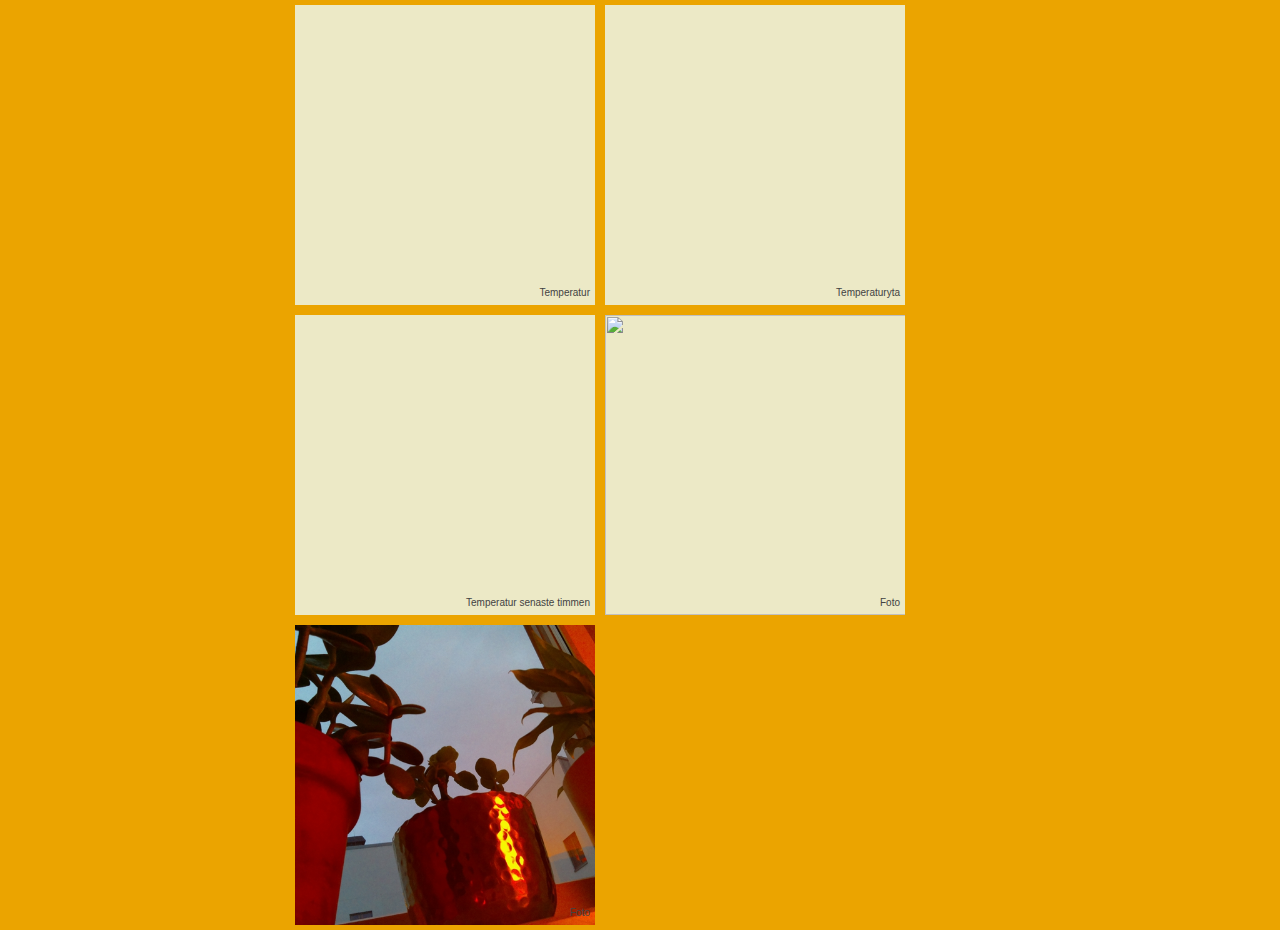
==== public/vaxthuset/index.html @ b779232b "added history photo" ====
<!doctype html>
<html class="no-js" lang="">
    <head>
        <meta charset="utf-8">
        <meta http-equiv="x-ua-compatible" content="ie=edge">
        <title>växthuset    </title>
        <meta name="description" content="">
        <meta name="viewport" content="width=device-width, initial-scale=1">

        <link rel="apple-touch-icon" href="apple-touch-icon.png">
        <!-- Place favicon.ico in the root directory -->

        <link rel="stylesheet" href="css/normalize.css">
        <link rel="stylesheet" href="css/main.css">
        <script src="js/vendor/modernizr-2.8.3.min.js"></script>
        <script type="text/javascript" src="http://www.google.com/jsapi"></script>
        <script type="text/javascript" src="js/graph3d.js"></script>
        <script src="https://ajax.googleapis.com/ajax/libs/jquery/2.1.3/jquery.min.js"></script>

    </head>
    <body>
        <!--[if lt IE 8]>
            <p class="browserupgrade">You are using an <strong>outdated</strong> browser. Please <a href="http://browsehappy.com/">upgrade your browser</a> to improve your experience.</p>
        <![endif]-->
        
        <script src="//ajax.googleapis.com/ajax/libs/jquery/1.11.2/jquery.min.js"></script>
        <script>window.jQuery || document.write('<script src="js/vendor/jquery-1.11.2.min.js"><\/script>')</script>
        <script src="js/plugins.js"></script>
        <script src="js/main.js"></script>

        <!-- Google Analytics: change UA-XXXXX-X to be your site's ID. -->
        <script>
            (function(b,o,i,l,e,r){b.GoogleAnalyticsObject=l;b[l]||(b[l]=
            function(){(b[l].q=b[l].q||[]).push(arguments)});b[l].l=+new Date;
            e=o.createElement(i);r=o.getElementsByTagName(i)[0];
            e.src='https://www.google-analytics.com/analytics.js';
            r.parentNode.insertBefore(e,r)}(window,document,'script','ga'));
            ga('create','UA-XXXXX-X','auto');ga('send','pageview');
        </script>



        <div class="container">
            <div class="box">
                <div class="box-content">
                    <div class="table">
                        <div class="table-cell number" id="current-temperature">
                        </div>
                        <div class="title">
                            Temperatur
                        </div>
                    </div>
                </div>
            </div>
            <div class="box">
                <div class="box-content">
                    <div class="table">
                        <div class="table-cell">
                            <div id="mygraph"></div>
                        </div>
                        <div class="title">
                            Temperaturyta
                        </div>                        
                    </div>
                </div>                
            </div>
            <div class="box">
                <div class="box-content">
                    <div class="table">
                        <div class="table-cell">
                            <div id="24h-graph"></div>
                        </div>                     
                    </div>
                    <div class="title">
                        Temperatur senaste timmen
                    </div>                           
                </div>                
            </div>
            <div class="box">
                <div class="box-content">
                    <div class="table">
                        <div class="table-cell">
                            <div class="foto">
                                <img id="daily-photo" class="foto" src="img/daily-photo0.jpg">
                            </div>
                        </div>
                    </div>
                    <div id="daily-photo-date" class="title">
                        Foto
                    </div>                    
                </div>                
            </div>
            <div class="box">
                <div class="box-content">
                    <div class="table">
                        <div class="table-cell">
                            <div class="foto">
                                <img id="status-foto" class="foto" src="img/foto.jpg">
                            </div>
                        </div>
                    </div>
                    <div class="title">
                        Foto
                    </div>                    
                </div>                
            </div>
        </div>
    </body>
</html>
---- public/vaxthuset/css/main.css ----
/*! HTML5 Boilerplate v5.1.0 | MIT License | https://html5boilerplate.com/ */

/*
 * What follows is the result of much research on cross-browser styling.
 * Credit left inline and big thanks to Nicolas Gallagher, Jonathan Neal,
 * Kroc Camen, and the H5BP dev community and team.
 */

/* ==========================================================================
   Base styles: opinionated defaults
   ========================================================================== */

html {
    color: #222;
    font-size: 1em;
    line-height: 1.4;
}

/*
 * Remove text-shadow in selection highlight:
 * https://twitter.com/miketaylr/status/12228805301
 *
 * These selection rule sets have to be separate.
 * Customize the background color to match your design.
 */

::-moz-selection {
    background: #b3d4fc;
    text-shadow: none;
}

::selection {
    background: #b3d4fc;
    text-shadow: none;
}

/*
 * A better looking default horizontal rule
 */

hr {
    display: block;
    height: 1px;
    border: 0;
    border-top: 1px solid #ccc;
    margin: 1em 0;
    padding: 0;
}

/*
 * Remove the gap between audio, canvas, iframes,
 * images, videos and the bottom of their containers:
 * https://github.com/h5bp/html5-boilerplate/issues/440
 */

audio,
canvas,
iframe,
img,
svg,
video {
    vertical-align: middle;
}

/*
 * Remove default fieldset styles.
 */

fieldset {
    border: 0;
    margin: 0;
    padding: 0;
}

/*
 * Allow only vertical resizing of textareas.
 */

textarea {
    resize: vertical;
}

/* ==========================================================================
   Browser Upgrade Prompt
   ========================================================================== */

.browserupgrade {
    margin: 0.2em 0;
    background: #ccc;
    color: #000;
    padding: 0.2em 0;
}

/* ==========================================================================
   Author's custom styles
   ========================================================================== */

@import url(http://fonts.googleapis.com/css?family=Lato:400,900);  

body {
    font-family: 'Lato',verdana, sans-serif;
    background-color: #EBA400;
}

.number{
    font-weight:900;
    font-size:100px;
    color: #424242;
}

div.container {
    width:75%;
    margin-left: auto;
    margin-right: auto;
    max-width: 700px;
}

div.box {
    width:300px;
    height: 300px;
    margin: 5px;
    position:relative;
    background-color: #ECE9C6;
    float:left;
    text-align:center;
    position:abolute;
    /*margin:1.66%;
    background-color: #1E1E1E;
    */
}
div.box-content {
    height: 100%;
}

div.table{
    display:table;
    height:100%;
    width:100%;
}
div.table-cell{
    display:table-cell;
    vertical-align:middle;
    height:100%;
    width:100%;
}

div.title {
    display: block;
    float: right;  
    position: absolute;
    right: 5px;
    bottom: 5px;
    font-size:10px;
    color: #424242;
}

div.foto {
    width: 300px;
    height: 300px;    
    overflow: hidden;
}

img.foto {
    width: 400px;
    height: 300px;
}


/* ==========================================================================
   Helper classes
   ========================================================================== */

/*
 * Hide visually and from screen readers:
 */

.hidden {
    display: none !important;
}

/*
 * Hide only visually, but have it available for screen readers:
 * http://snook.ca/archives/html_and_css/hiding-content-for-accessibility
 */

.visuallyhidden {
    border: 0;
    clip: rect(0 0 0 0);
    height: 1px;
    margin: -1px;
    overflow: hidden;
    padding: 0;
    position: absolute;
    width: 1px;
}

/*
 * Extends the .visuallyhidden class to allow the element
 * to be focusable when navigated to via the keyboard:
 * https://www.drupal.org/node/897638
 */

.visuallyhidden.focusable:active,
.visuallyhidden.focusable:focus {
    clip: auto;
    height: auto;
    margin: 0;
    overflow: visible;
    position: static;
    width: auto;
}

/*
 * Hide visually and from screen readers, but maintain layout
 */

.invisible {
    visibility: hidden;
}

/*
 * Clearfix: contain floats
 *
 * For modern browsers
 * 1. The space content is one way to avoid an Opera bug when the
 *    `contenteditable` attribute is included anywhere else in the document.
 *    Otherwise it causes space to appear at the top and bottom of elements
 *    that receive the `clearfix` class.
 * 2. The use of `table` rather than `block` is only necessary if using
 *    `:before` to contain the top-margins of child elements.
 */

.clearfix:before,
.clearfix:after {
    content: " "; /* 1 */
    display: table; /* 2 */
}

.clearfix:after {
    clear: both;
}

/* ==========================================================================
   EXAMPLE Media Queries for Responsive Design.
   These examples override the primary ('mobile first') styles.
   Modify as content requires.
   ========================================================================== */

@media only screen and (min-width: 35em) {
    /* Style adjustments for viewports that meet the condition */
}

@media print,
       (-webkit-min-device-pixel-ratio: 1.25),
       (min-resolution: 120dpi) {
    /* Style adjustments for high resolution devices */
}

/* ==========================================================================
   Print styles.
   Inlined to avoid the additional HTTP request:
   http://www.phpied.com/delay-loading-your-print-css/
   ========================================================================== */

@media print {
    *,
    *:before,
    *:after {
        background: transparent !important;
        color: #000 !important; /* Black prints faster:
                                   http://www.sanbeiji.com/archives/953 */
        box-shadow: none !important;
        text-shadow: none !important;
    }

    a,
    a:visited {
        text-decoration: underline;
    }

    a[href]:after {
        content: " (" attr(href) ")";
    }

    abbr[title]:after {
        content: " (" attr(title) ")";
    }

    /*
     * Don't show links that are fragment identifiers,
     * or use the `javascript:` pseudo protocol
     */

    a[href^="#"]:after,
    a[href^="javascript:"]:after {
        content: "";
    }

    pre,
    blockquote {
        border: 1px solid #999;
        page-break-inside: avoid;
    }

    /*
     * Printing Tables:
     * http://css-discuss.incutio.com/wiki/Printing_Tables
     */

    thead {
        display: table-header-group;
    }

    tr,
    img {
        page-break-inside: avoid;
    }

    img {
        max-width: 100% !important;
    }

    p,
    h2,
    h3 {
        orphans: 3;
        widows: 3;
    }

    h2,
    h3 {
        page-break-after: avoid;
    }
}
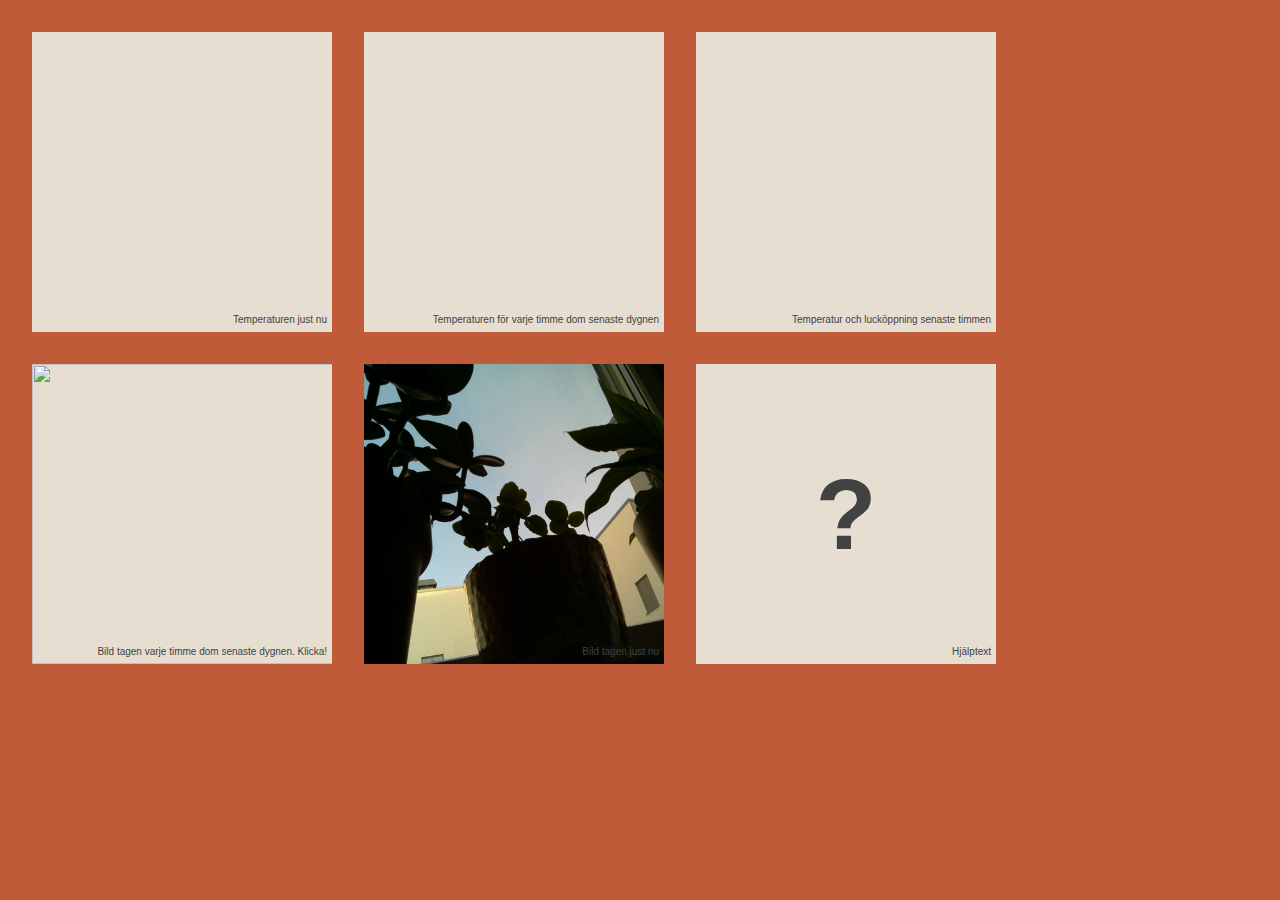
==== commit 9bbd5755: "new color scheme, new outline and helptext" ====
--- a/public/vaxthuset/index.html
+++ b/public/vaxthuset/index.html
@@ -46,9 +46,9 @@
                     <div class="table">
                         <div class="table-cell number" id="current-temperature">
                         </div>
-                        <div class="title">
-                            Temperatur
-                        </div>
+                    </div>
+                    <div class="title">
+                        Temperaturen just nu
                     </div>
                 </div>
             </div>
@@ -57,11 +57,11 @@
                     <div class="table">
                         <div class="table-cell">
                             <div id="mygraph"></div>
-                        </div>
-                        <div class="title">
-                            Temperaturyta
-                        </div>                        
+                        </div>                      
                     </div>
+                    <div class="title">
+                        Temperaturen för varje timme dom senaste dygnen
+                    </div>                      
                 </div>                
             </div>
             <div class="box">
@@ -72,7 +72,7 @@
                         </div>                     
                     </div>
                     <div class="title">
-                        Temperatur senaste timmen
+                        Temperatur och lucköppning senaste timmen 
                     </div>                           
                 </div>                
             </div>
@@ -86,7 +86,7 @@
                         </div>
                     </div>
                     <div id="daily-photo-date" class="title">
-                        Foto
+                        Bild tagen varje timme dom senaste dygnen. Klicka!
                     </div>                    
                 </div>                
             </div>
@@ -100,10 +100,22 @@
                         </div>
                     </div>
                     <div class="title">
-                        Foto
+                        Bild tagen just nu
                     </div>                    
                 </div>                
             </div>
+            <div class="box">
+                <div class="box-content">
+                    <div class="table">
+                        <div id="help" class="table-cell number">
+                        ?
+                        </div>
+                    </div>
+                    <div class="title">
+                        Hjälptext
+                    </div>                    
+                </div>
+            </div>            
         </div>
     </body>
 </html>--- a/public/vaxthuset/css/main.css
+++ b/public/vaxthuset/css/main.css
@@ -99,7 +99,7 @@
 
 body {
     font-family: 'Lato',verdana, sans-serif;
-    background-color: #EBA400;
+    background-color: #C05B39;
 }
 
 .number{
@@ -108,19 +108,24 @@
     color: #424242;
 }
 
+#help {
+    -webkit-user-select: none;       
+    -moz-user-select: none;
+    -ms-user-select: none;
+    -o-user-select: none;
+    user-select: none;
+}
+
 div.container {
-    width:75%;
-    margin-left: auto;
-    margin-right: auto;
-    max-width: 700px;
+    margin: 1em;
 }
 
 div.box {
     width:300px;
     height: 300px;
-    margin: 5px;
+    margin: 1em;
     position:relative;
-    background-color: #ECE9C6;
+    background-color: #E5DED1;
     float:left;
     text-align:center;
     position:abolute;
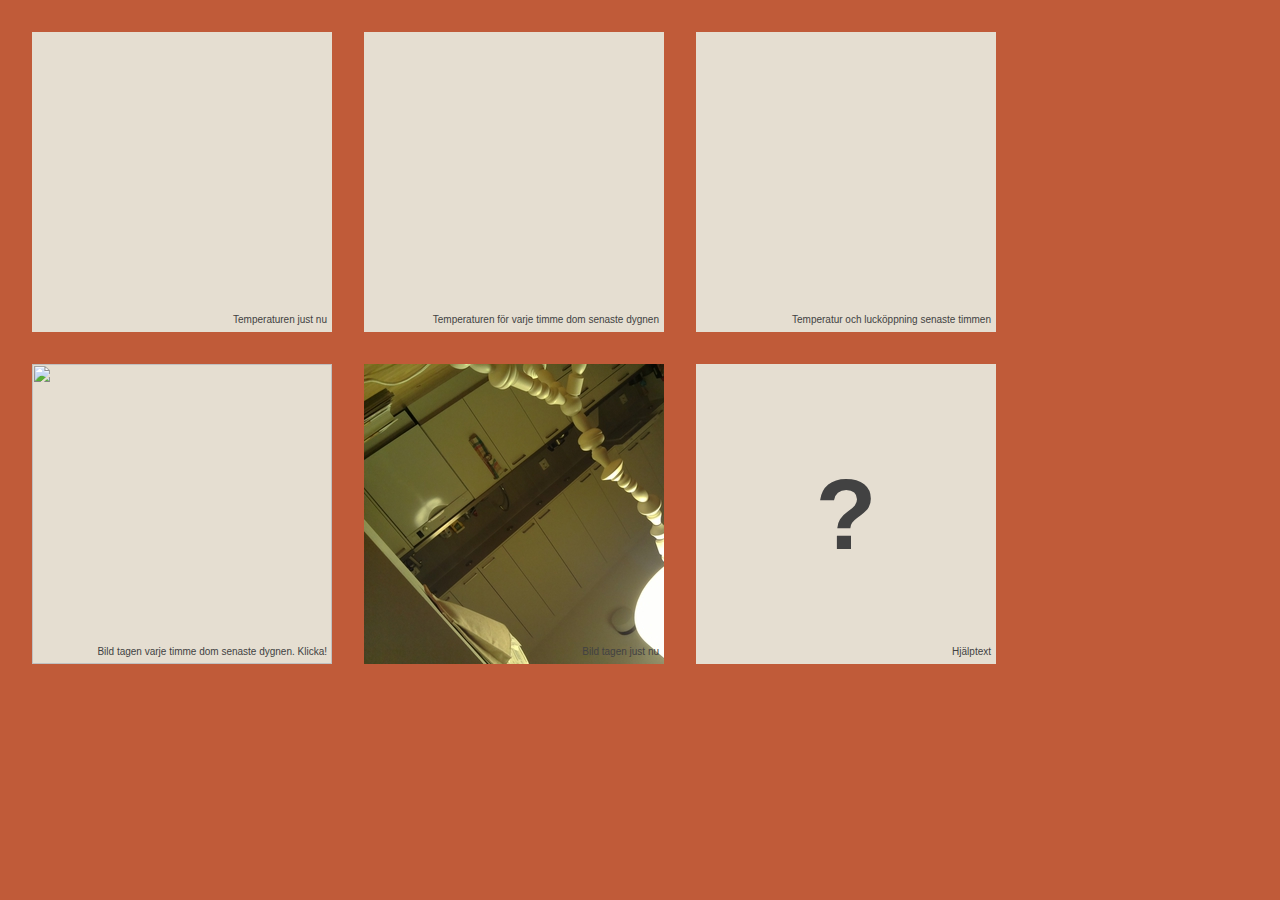
==== commit 714eb187: "using animated gifs" ====
--- a/public/vaxthuset/index.html
+++ b/public/vaxthuset/index.html
@@ -81,7 +81,7 @@
                     <div class="table">
                         <div class="table-cell">
                             <div class="foto">
-                                <img id="daily-photo" class="foto" src="img/daily-photo0.jpg">
+                                <img class="foto" src="img/animation.gif">
                             </div>
                         </div>
                     </div>
--- a/public/vaxthuset/css/main.css
+++ b/public/vaxthuset/css/main.css
@@ -166,7 +166,7 @@
 }
 
 img.foto {
-    width: 400px;
+    width: 300px;
     height: 300px;
 }
 
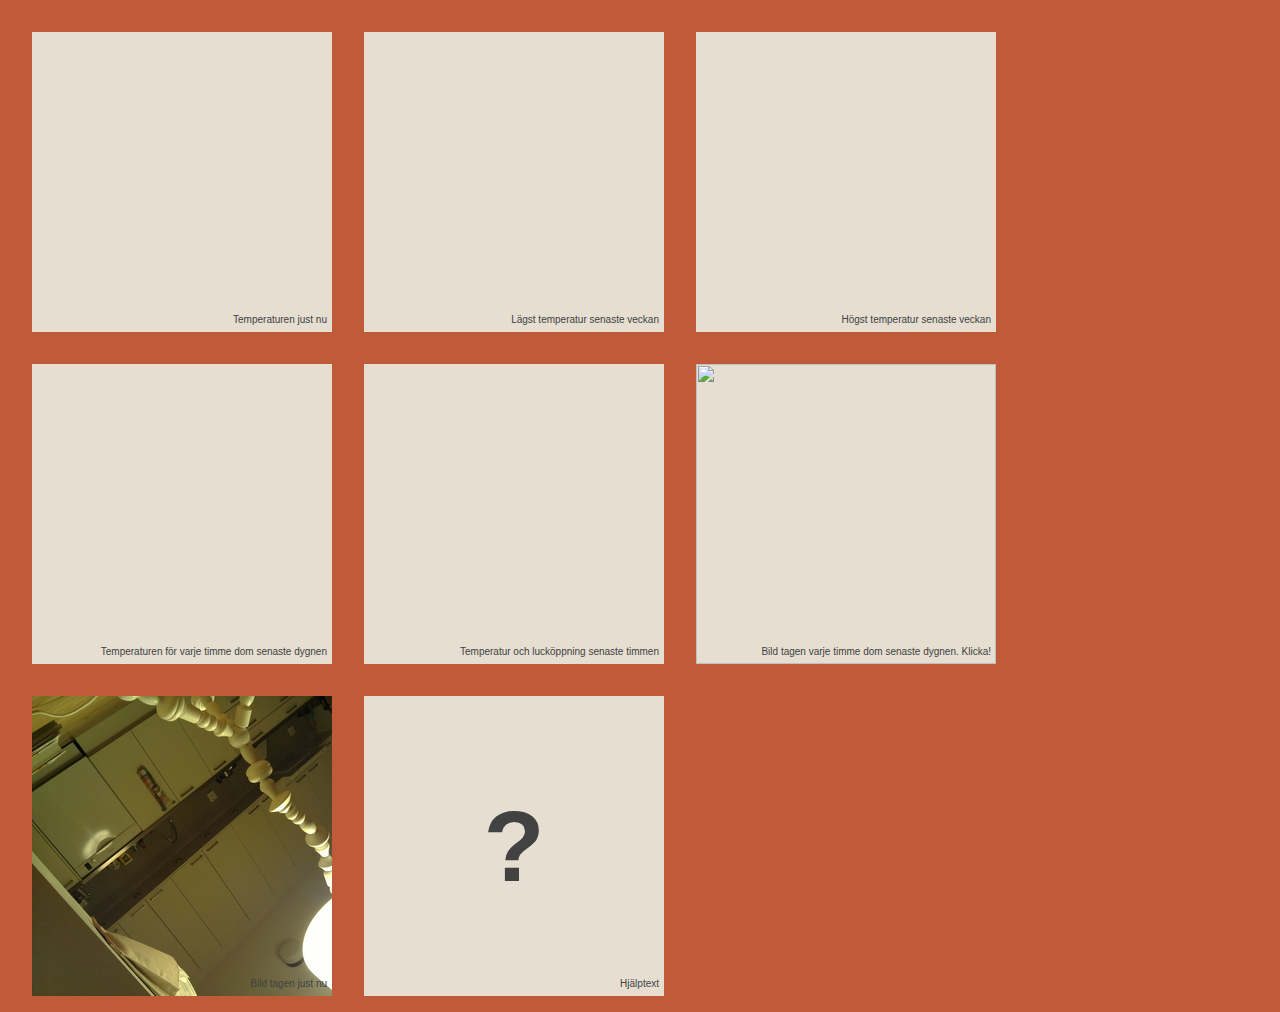
==== commit f22d5e70: "added highest and lowest temperature" ====
--- a/public/vaxthuset/index.html
+++ b/public/vaxthuset/index.html
@@ -52,6 +52,28 @@
                     </div>
                 </div>
             </div>
+            <div class="box">
+                <div class="box-content">
+                    <div class="table">
+                        <div class="table-cell number" id="lowest-temperature">
+                        </div>
+                    </div>
+                    <div class="title">
+                        Lägst temperatur senaste veckan
+                    </div>
+                </div>
+            </div>
+            <div class="box">
+                <div class="box-content">
+                    <div class="table">
+                        <div class="table-cell number" id="highest-temperature">
+                        </div>
+                    </div>
+                    <div class="title">
+                        Högst temperatur senaste veckan
+                    </div>
+                </div>
+            </div>                        
             <div class="box">
                 <div class="box-content">
                     <div class="table">
--- a/public/vaxthuset/css/main.css
+++ b/public/vaxthuset/css/main.css
@@ -106,6 +106,14 @@
     font-weight:900;
     font-size:100px;
     color: #424242;
+}
+
+#lowest-temperature{
+    color: #6A79CD;
+}
+
+#highest-temperature{
+    color: #913730;
 }
 
 #help {
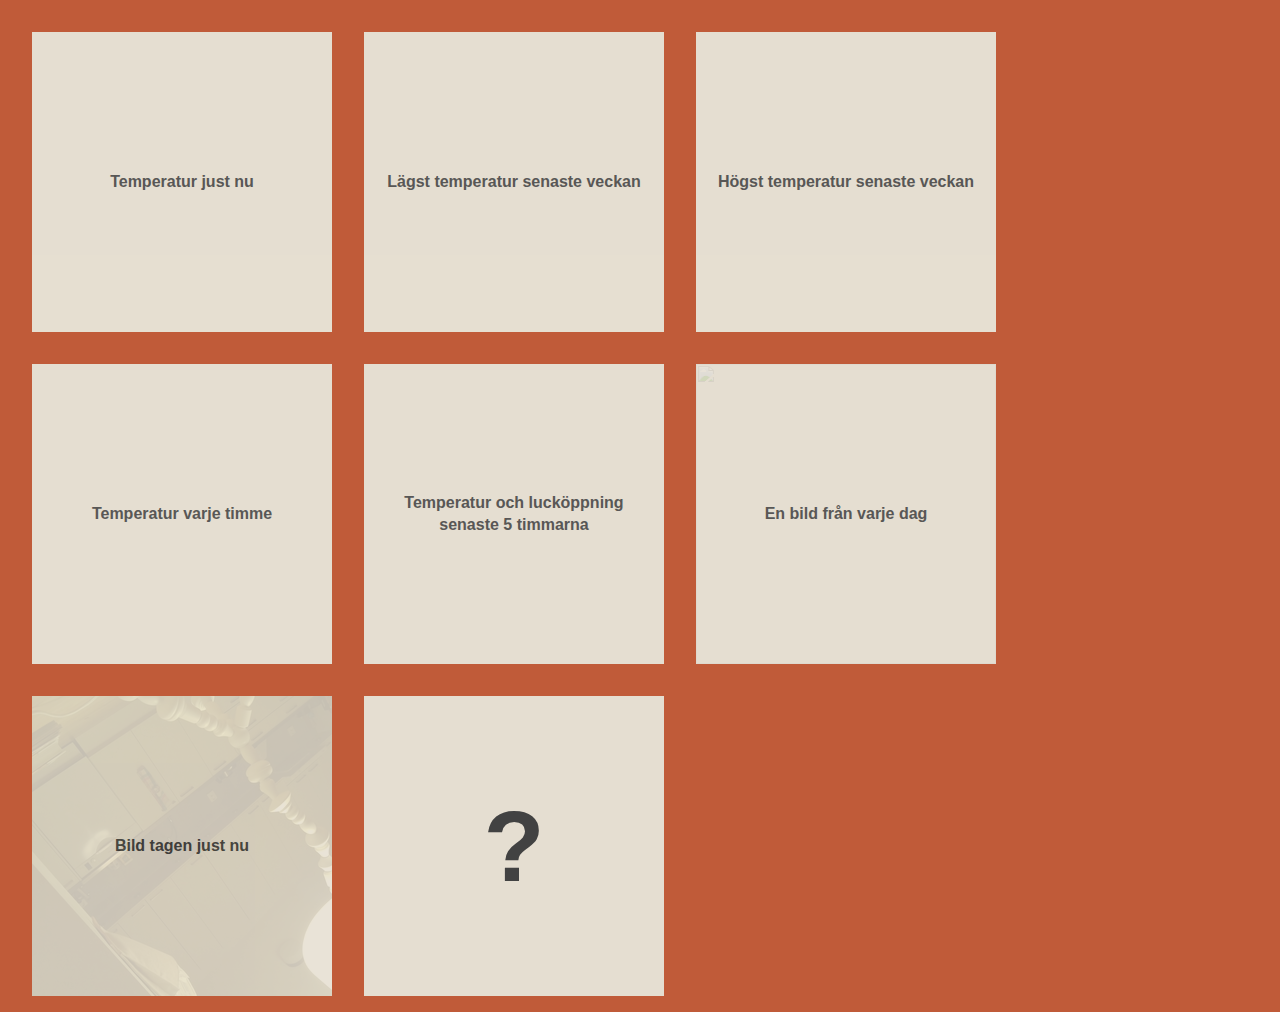
==== commit 11e62076: "better help functionality" ====
--- a/public/vaxthuset/index.html
+++ b/public/vaxthuset/index.html
@@ -47,8 +47,10 @@
                         <div class="table-cell number" id="current-temperature">
                         </div>
                     </div>
-                    <div class="title">
-                        Temperaturen just nu
+                    <div class="table title">
+                        <div class="table-cell title-cell">
+                            Temperatur just nu
+                        </div>
                     </div>
                 </div>
             </div>
@@ -58,8 +60,10 @@
                         <div class="table-cell number" id="lowest-temperature">
                         </div>
                     </div>
-                    <div class="title">
-                        Lägst temperatur senaste veckan
+                    <div class="table title">
+                        <div class="table-cell title-cell">
+                            Lägst temperatur senaste veckan
+                        </div>
                     </div>
                 </div>
             </div>
@@ -68,9 +72,11 @@
                     <div class="table">
                         <div class="table-cell number" id="highest-temperature">
                         </div>
-                    </div>
-                    <div class="title">
-                        Högst temperatur senaste veckan
+                    </div>                
+                    <div class="table title">
+                        <div class="table-cell title-cell">
+                            Högst temperatur senaste veckan
+                        </div>
                     </div>
                 </div>
             </div>                        
@@ -81,9 +87,11 @@
                             <div id="mygraph"></div>
                         </div>                      
                     </div>
-                    <div class="title">
-                        Temperaturen för varje timme dom senaste dygnen
-                    </div>                      
+                    <div class="table title">
+                        <div class="table-cell title-cell">
+                            Temperatur varje timme
+                        </div>
+                    </div>                                    
                 </div>                
             </div>
             <div class="box">
@@ -93,8 +101,10 @@
                             <div id="24h-graph"></div>
                         </div>                     
                     </div>
-                    <div class="title">
-                        Temperatur och lucköppning senaste timmen 
+                    <div class="table title">
+                        <div class="table-cell title-cell">
+                            Temperatur och lucköppning senaste 5 timmarna 
+                        </div>    
                     </div>                           
                 </div>                
             </div>
@@ -107,8 +117,10 @@
                             </div>
                         </div>
                     </div>
-                    <div id="daily-photo-date" class="title">
-                        Bild tagen varje timme dom senaste dygnen. Klicka!
+                    <div class="table title">
+                        <div class="table-cell title-cell">
+                            En bild från varje dag
+                        </div>  
                     </div>                    
                 </div>                
             </div>
@@ -121,8 +133,10 @@
                             </div>
                         </div>
                     </div>
-                    <div class="title">
-                        Bild tagen just nu
+                    <div class="table title">
+                        <div class="table-cell title-cell">
+                            Bild tagen just nu
+                        </div>                          
                     </div>                    
                 </div>                
             </div>
@@ -132,10 +146,7 @@
                         <div id="help" class="table-cell number">
                         ?
                         </div>
-                    </div>
-                    <div class="title">
-                        Hjälptext
-                    </div>                    
+                    </div>                
                 </div>
             </div>            
         </div>
--- a/public/vaxthuset/css/main.css
+++ b/public/vaxthuset/css/main.css
@@ -122,6 +122,7 @@
     -ms-user-select: none;
     -o-user-select: none;
     user-select: none;
+    cursor: help;
 }
 
 div.container {
@@ -137,10 +138,8 @@
     float:left;
     text-align:center;
     position:abolute;
-    /*margin:1.66%;
-    background-color: #1E1E1E;
-    */
-}
+}
+
 div.box-content {
     height: 100%;
 }
@@ -158,12 +157,19 @@
 }
 
 div.title {
-    display: block;
-    float: right;  
     position: absolute;
-    right: 5px;
-    bottom: 5px;
-    font-size:10px;
+    top: 0;
+    right: 0;
+    bottom: 0;
+    left: 0;
+    z-index: 1;
+    opacity: 0.86;
+    background-color: #E5DED1;
+}
+
+div.title-cell {
+    padding: 1em;
+    font-weight:900;
     color: #424242;
 }
 
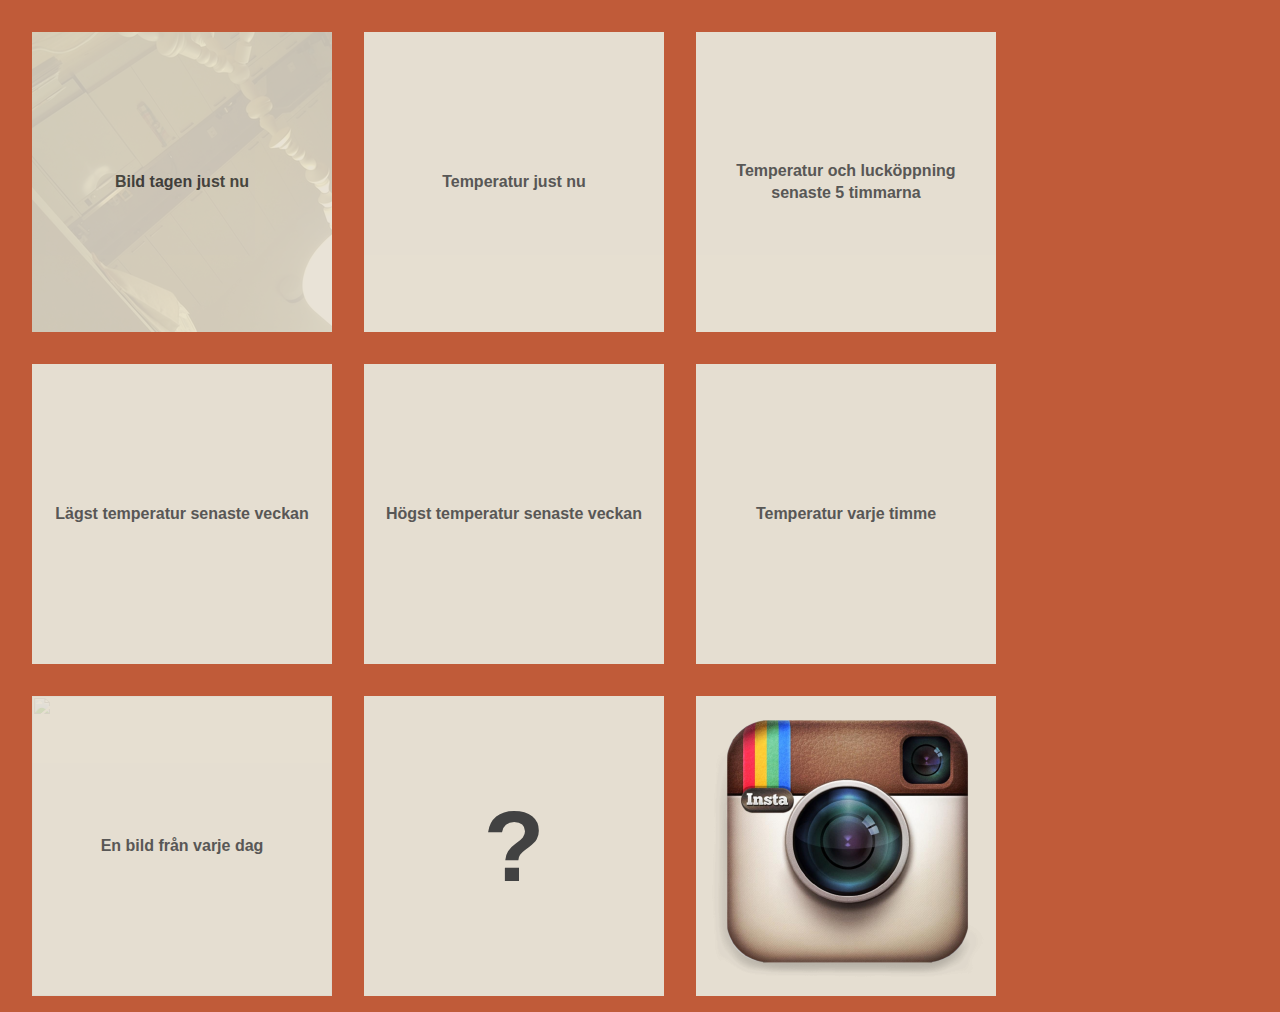
==== commit 3266f8c4: "added instagram link, rearanged boxes" ====
--- a/public/vaxthuset/index.html
+++ b/public/vaxthuset/index.html
@@ -44,6 +44,22 @@
             <div class="box">
                 <div class="box-content">
                     <div class="table">
+                        <div class="table-cell">
+                            <div class="foto">
+                                <img id="status-foto" class="foto" src="img/foto.jpg">
+                            </div>
+                        </div>
+                    </div>
+                    <div class="table title">
+                        <div class="table-cell title-cell">
+                            Bild tagen just nu
+                        </div>                          
+                    </div>                    
+                </div>                
+            </div>          
+            <div class="box">
+                <div class="box-content">
+                    <div class="table">
                         <div class="table-cell number" id="current-temperature">
                         </div>
                     </div>
@@ -54,6 +70,20 @@
                     </div>
                 </div>
             </div>
+            <div class="box">
+                <div class="box-content">
+                    <div class="table">
+                        <div class="table-cell">
+                            <div id="24h-graph"></div>
+                        </div>                     
+                    </div>
+                    <div class="table title">
+                        <div class="table-cell title-cell">
+                            Temperatur och lucköppning senaste 5 timmarna 
+                        </div>    
+                    </div>                           
+                </div>                
+            </div>            
             <div class="box">
                 <div class="box-content">
                     <div class="table">
@@ -98,20 +128,6 @@
                 <div class="box-content">
                     <div class="table">
                         <div class="table-cell">
-                            <div id="24h-graph"></div>
-                        </div>                     
-                    </div>
-                    <div class="table title">
-                        <div class="table-cell title-cell">
-                            Temperatur och lucköppning senaste 5 timmarna 
-                        </div>    
-                    </div>                           
-                </div>                
-            </div>
-            <div class="box">
-                <div class="box-content">
-                    <div class="table">
-                        <div class="table-cell">
                             <div class="foto">
                                 <img class="foto" src="img/animation.gif">
                             </div>
@@ -123,23 +139,7 @@
                         </div>  
                     </div>                    
                 </div>                
-            </div>
-            <div class="box">
-                <div class="box-content">
-                    <div class="table">
-                        <div class="table-cell">
-                            <div class="foto">
-                                <img id="status-foto" class="foto" src="img/foto.jpg">
-                            </div>
-                        </div>
-                    </div>
-                    <div class="table title">
-                        <div class="table-cell title-cell">
-                            Bild tagen just nu
-                        </div>                          
-                    </div>                    
-                </div>                
-            </div>
+            </div>          
             <div class="box">
                 <div class="box-content">
                     <div class="table">
@@ -148,7 +148,18 @@
                         </div>
                     </div>                
                 </div>
-            </div>            
+            </div>
+            <div class="box">
+                <div class="box-content">
+                    <div class="table">
+                        <div class="table-cell">
+                            <div class="foto" id="insta">
+                                <a href="https://instagram.com/tomatfabriken/"><img class="foto" src="img/insta.png"></a>
+                            </div>
+                        </div>
+                    </div>                    
+                </div>                
+            </div>                        
         </div>
     </body>
 </html>--- a/public/vaxthuset/css/main.css
+++ b/public/vaxthuset/css/main.css
@@ -184,6 +184,11 @@
     height: 300px;
 }
 
+#insta {
+    width: 300px;
+    height: 300px;
+}
+
 
 /* ==========================================================================
    Helper classes
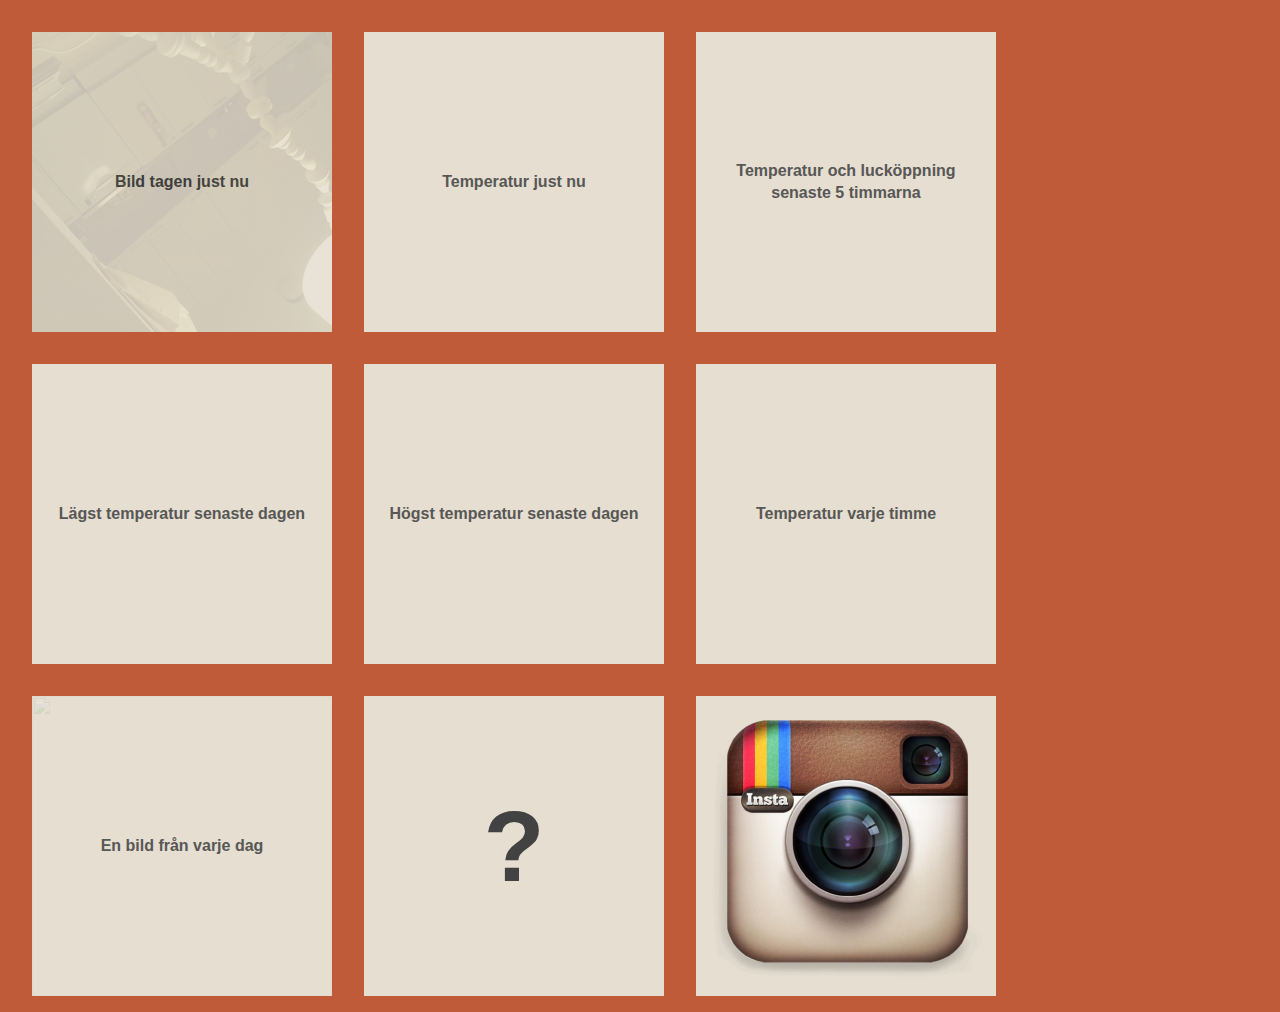
==== commit 6e204b96: "showing ventilation opening correctly" ====
--- a/public/vaxthuset/index.html
+++ b/public/vaxthuset/index.html
@@ -92,7 +92,7 @@
                     </div>
                     <div class="table title">
                         <div class="table-cell title-cell">
-                            Lägst temperatur senaste veckan
+                            Lägst temperatur senaste dagen
                         </div>
                     </div>
                 </div>
@@ -105,7 +105,7 @@
                     </div>                
                     <div class="table title">
                         <div class="table-cell title-cell">
-                            Högst temperatur senaste veckan
+                            Högst temperatur senaste dagen
                         </div>
                     </div>
                 </div>
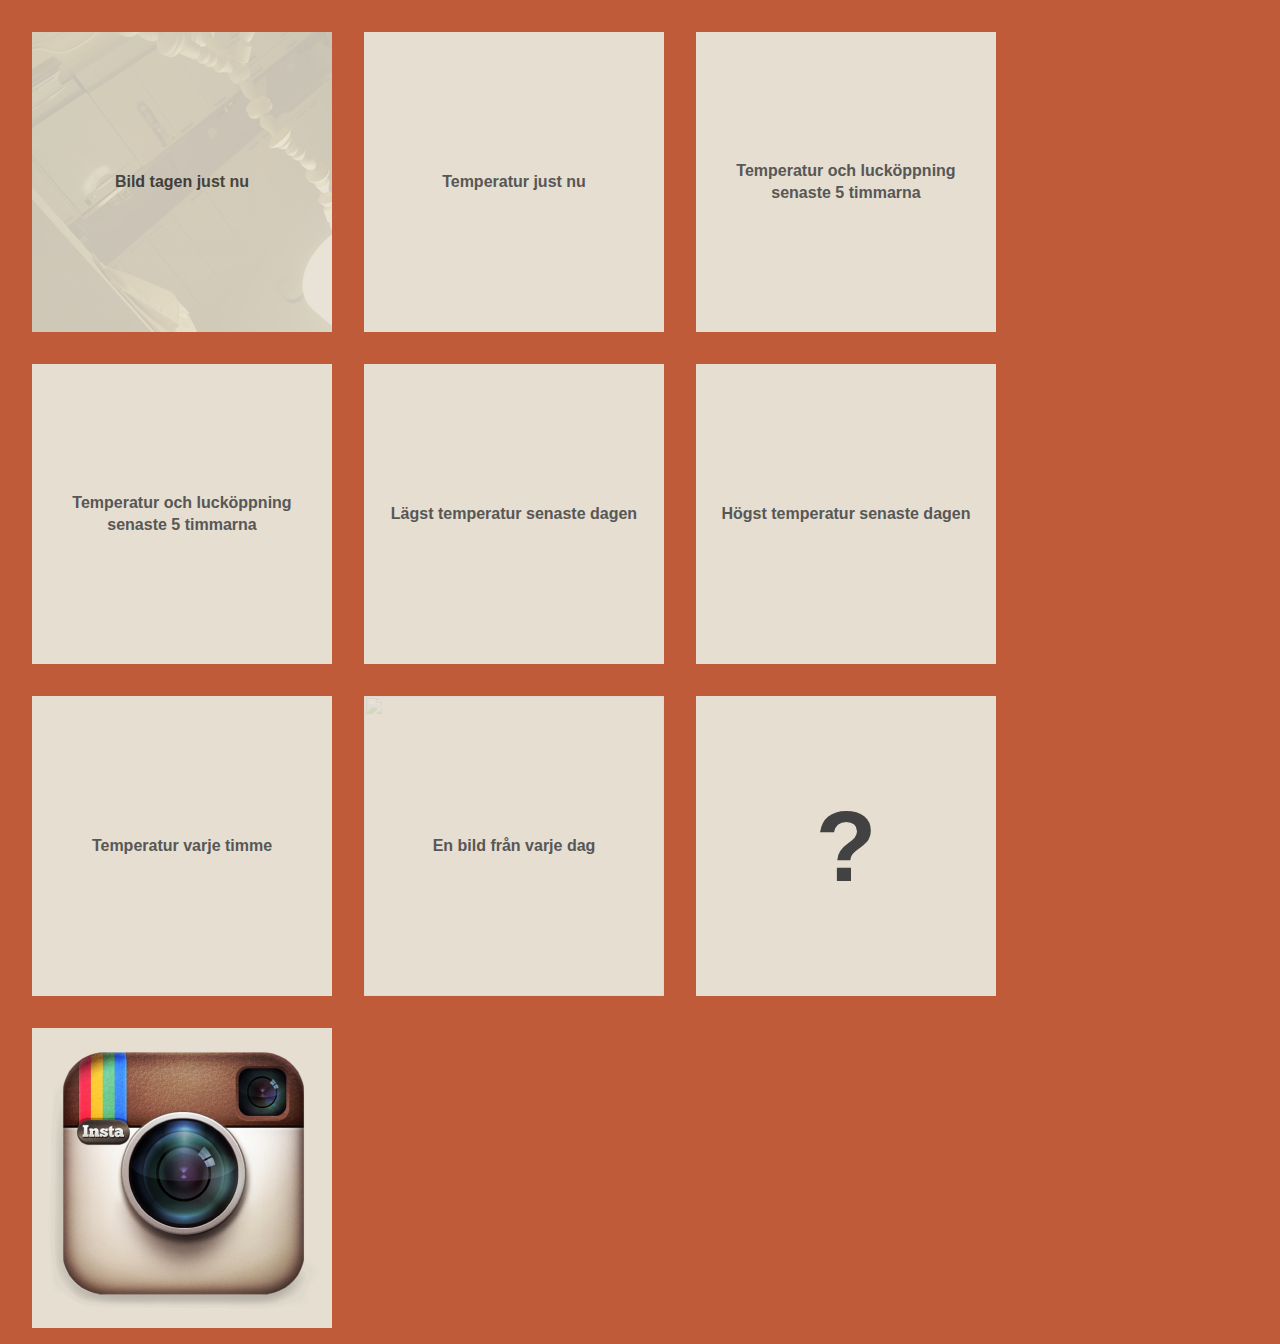
==== commit 79694edc: "added new 1 hour graph" ====
--- a/public/vaxthuset/index.html
+++ b/public/vaxthuset/index.html
@@ -74,7 +74,7 @@
                 <div class="box-content">
                     <div class="table">
                         <div class="table-cell">
-                            <div id="24h-graph"></div>
+                            <div id="5h-graph"></div>
                         </div>                     
                     </div>
                     <div class="table title">
@@ -83,7 +83,21 @@
                         </div>    
                     </div>                           
                 </div>                
-            </div>            
+            </div>
+            <div class="box">
+                <div class="box-content">
+                    <div class="table">
+                        <div class="table-cell">
+                            <div id="1h-graph"></div>
+                        </div>                     
+                    </div>
+                    <div class="table title">
+                        <div class="table-cell title-cell">
+                            Temperatur och lucköppning senaste 5 timmarna 
+                        </div>    
+                    </div>                           
+                </div>                
+            </div>                         
             <div class="box">
                 <div class="box-content">
                     <div class="table">
